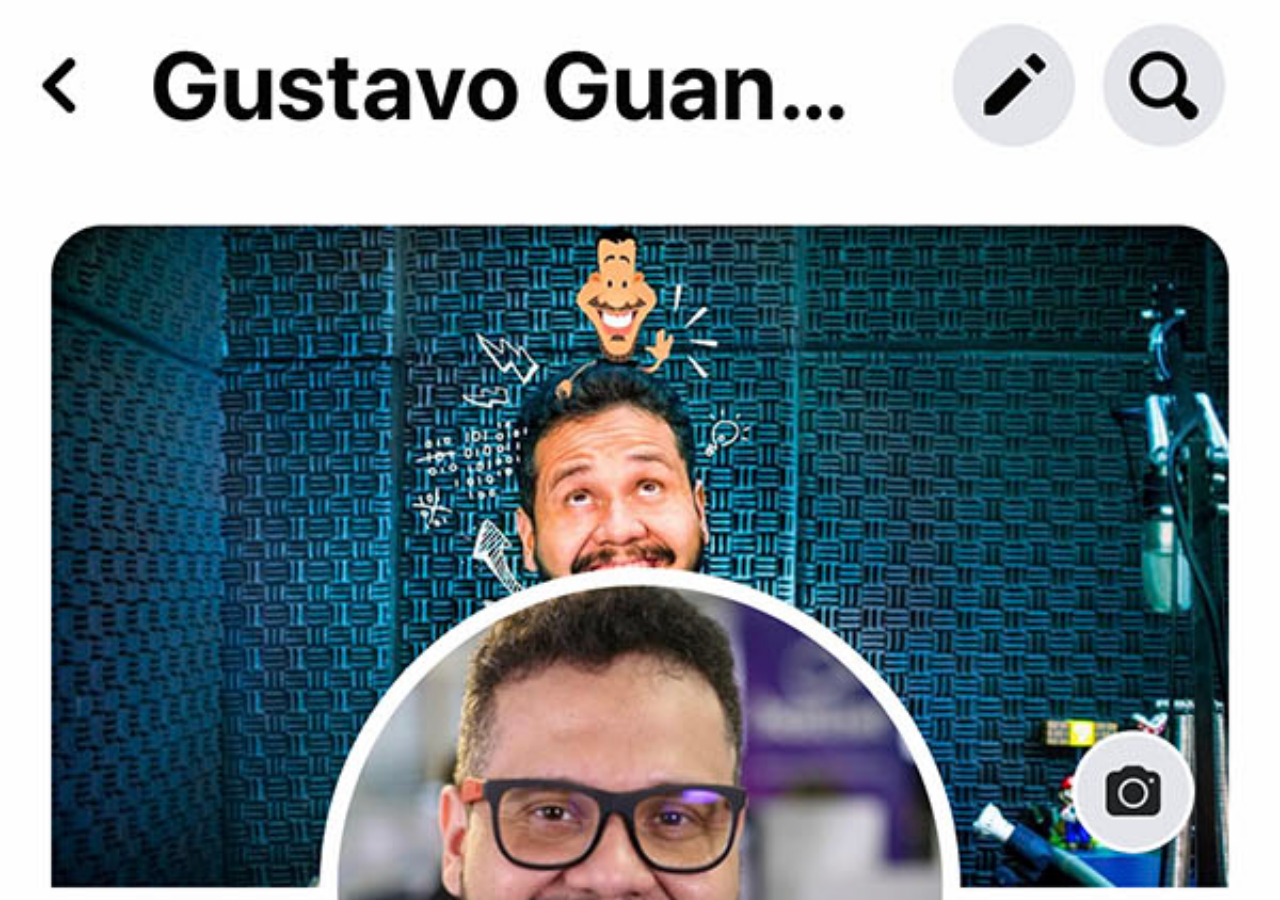
==== facebook.html @ bd9a16fb "adicionando" ====
<!DOCTYPE html>
<html lang="en">
<head>
    <meta charset="UTF-8">
    <meta name="viewport" content="width=device-width, initial-scale=1.0">
    <title>facebook</title>
    <style>

        *{
            margin:0px;
            padding: 0px;
        }

        body{

            width: 100vh;
            height: 100vh;
            background: black url('imagens/tela-facebook.jpg') no-repeat top center;
            background-size: cover;
        }
    </style>
</head>
<body>
    
</body>
</html>
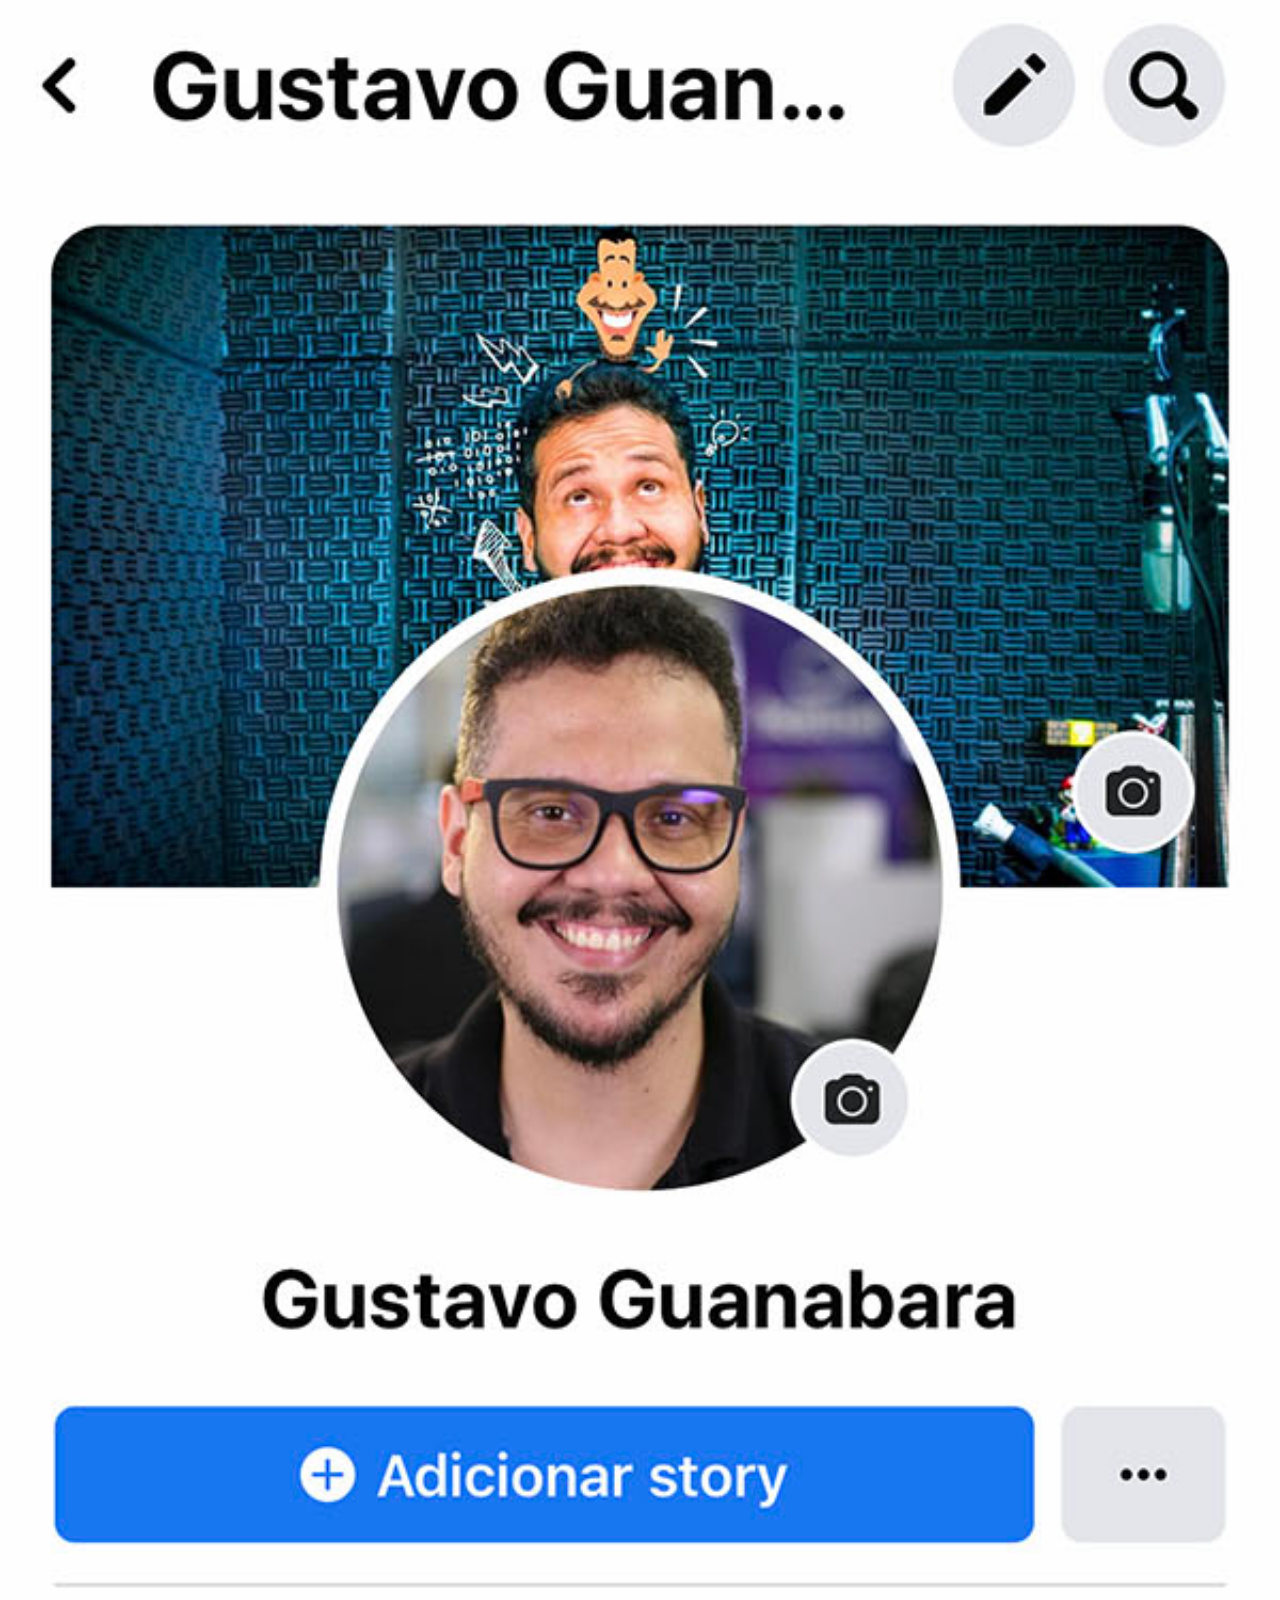
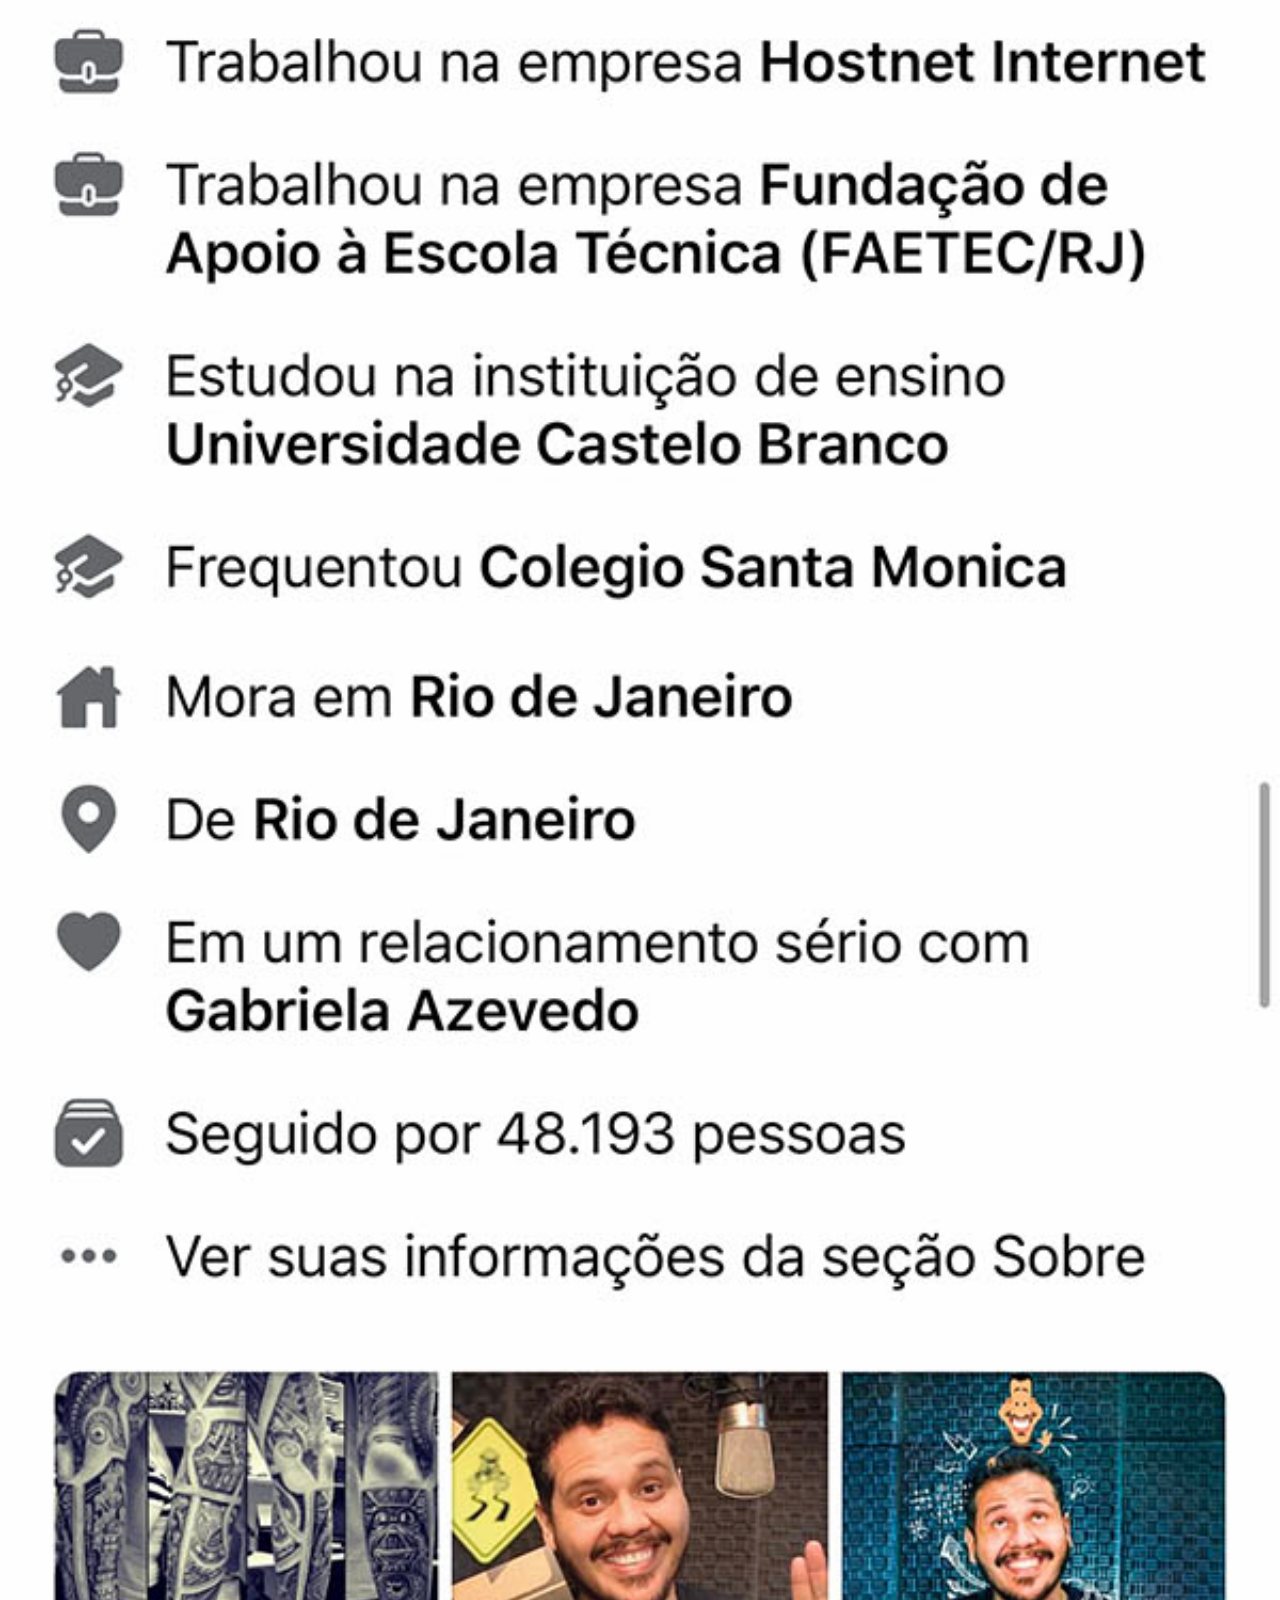
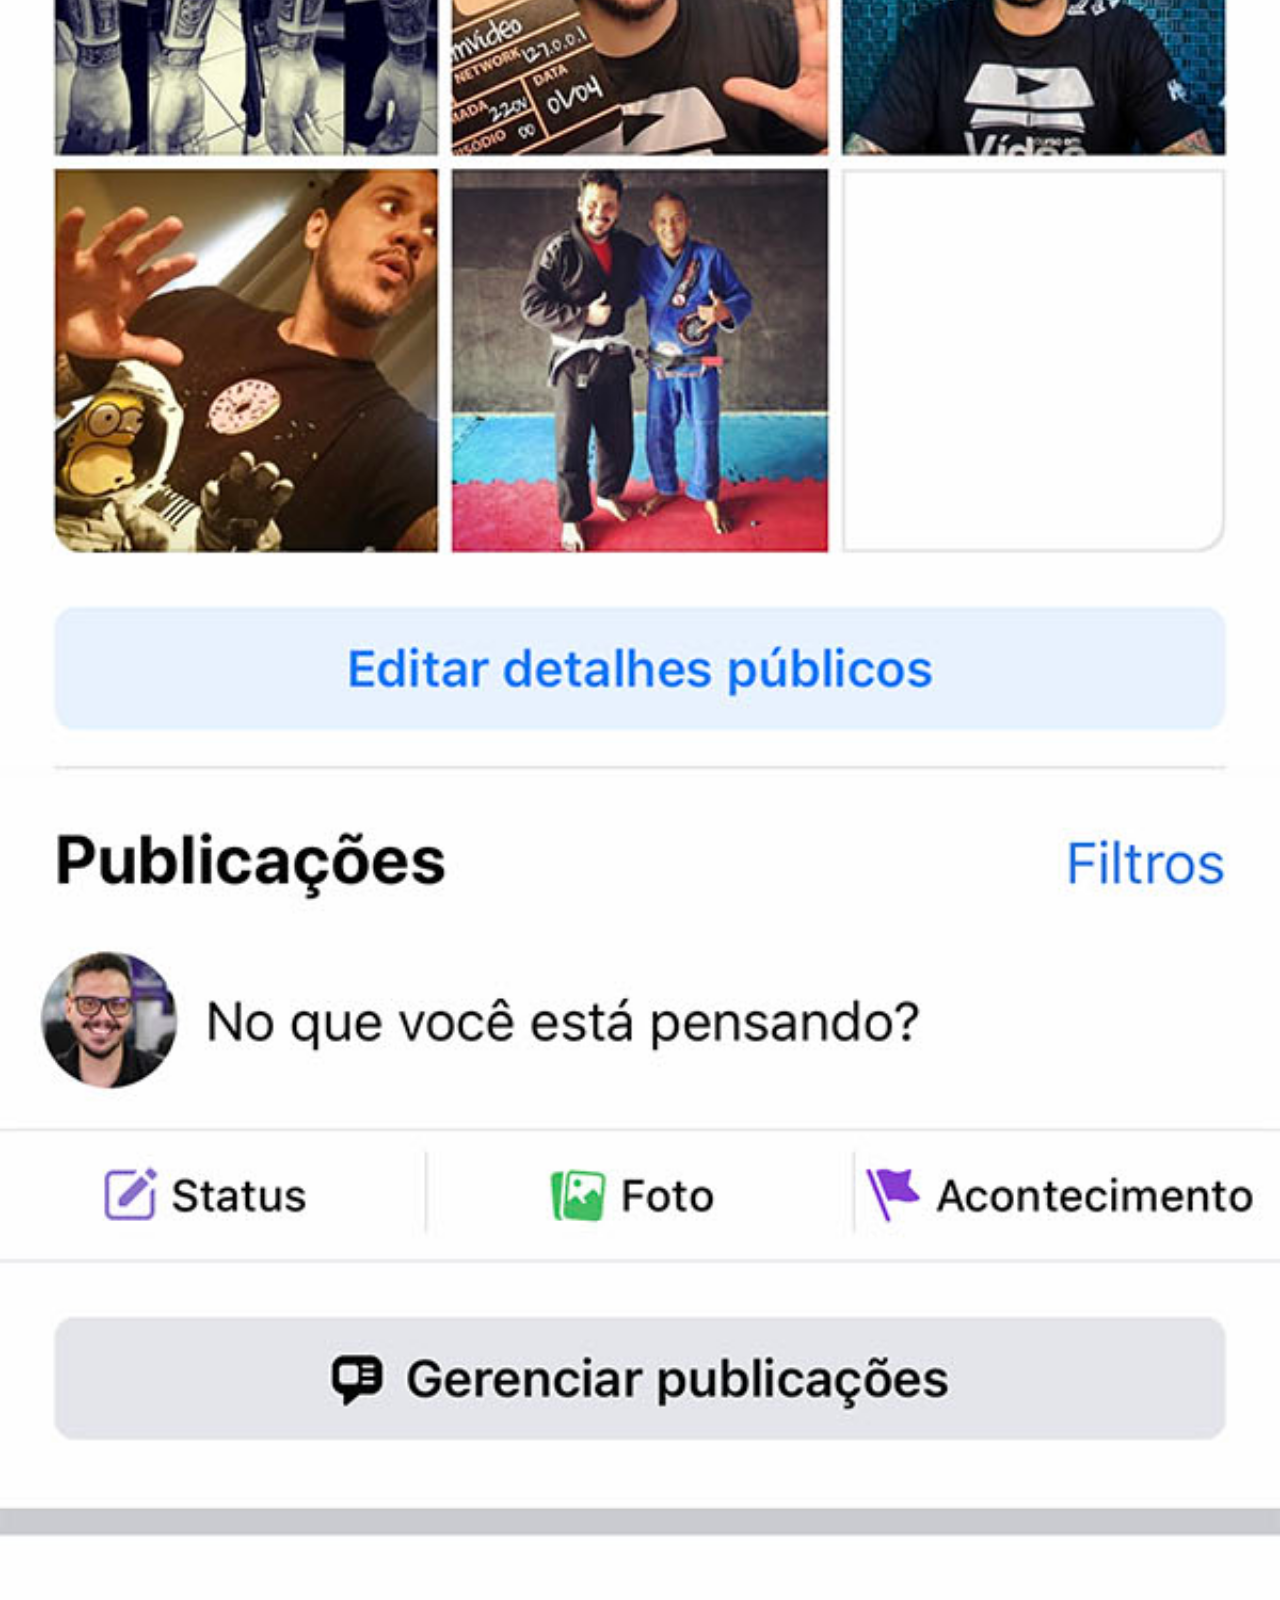
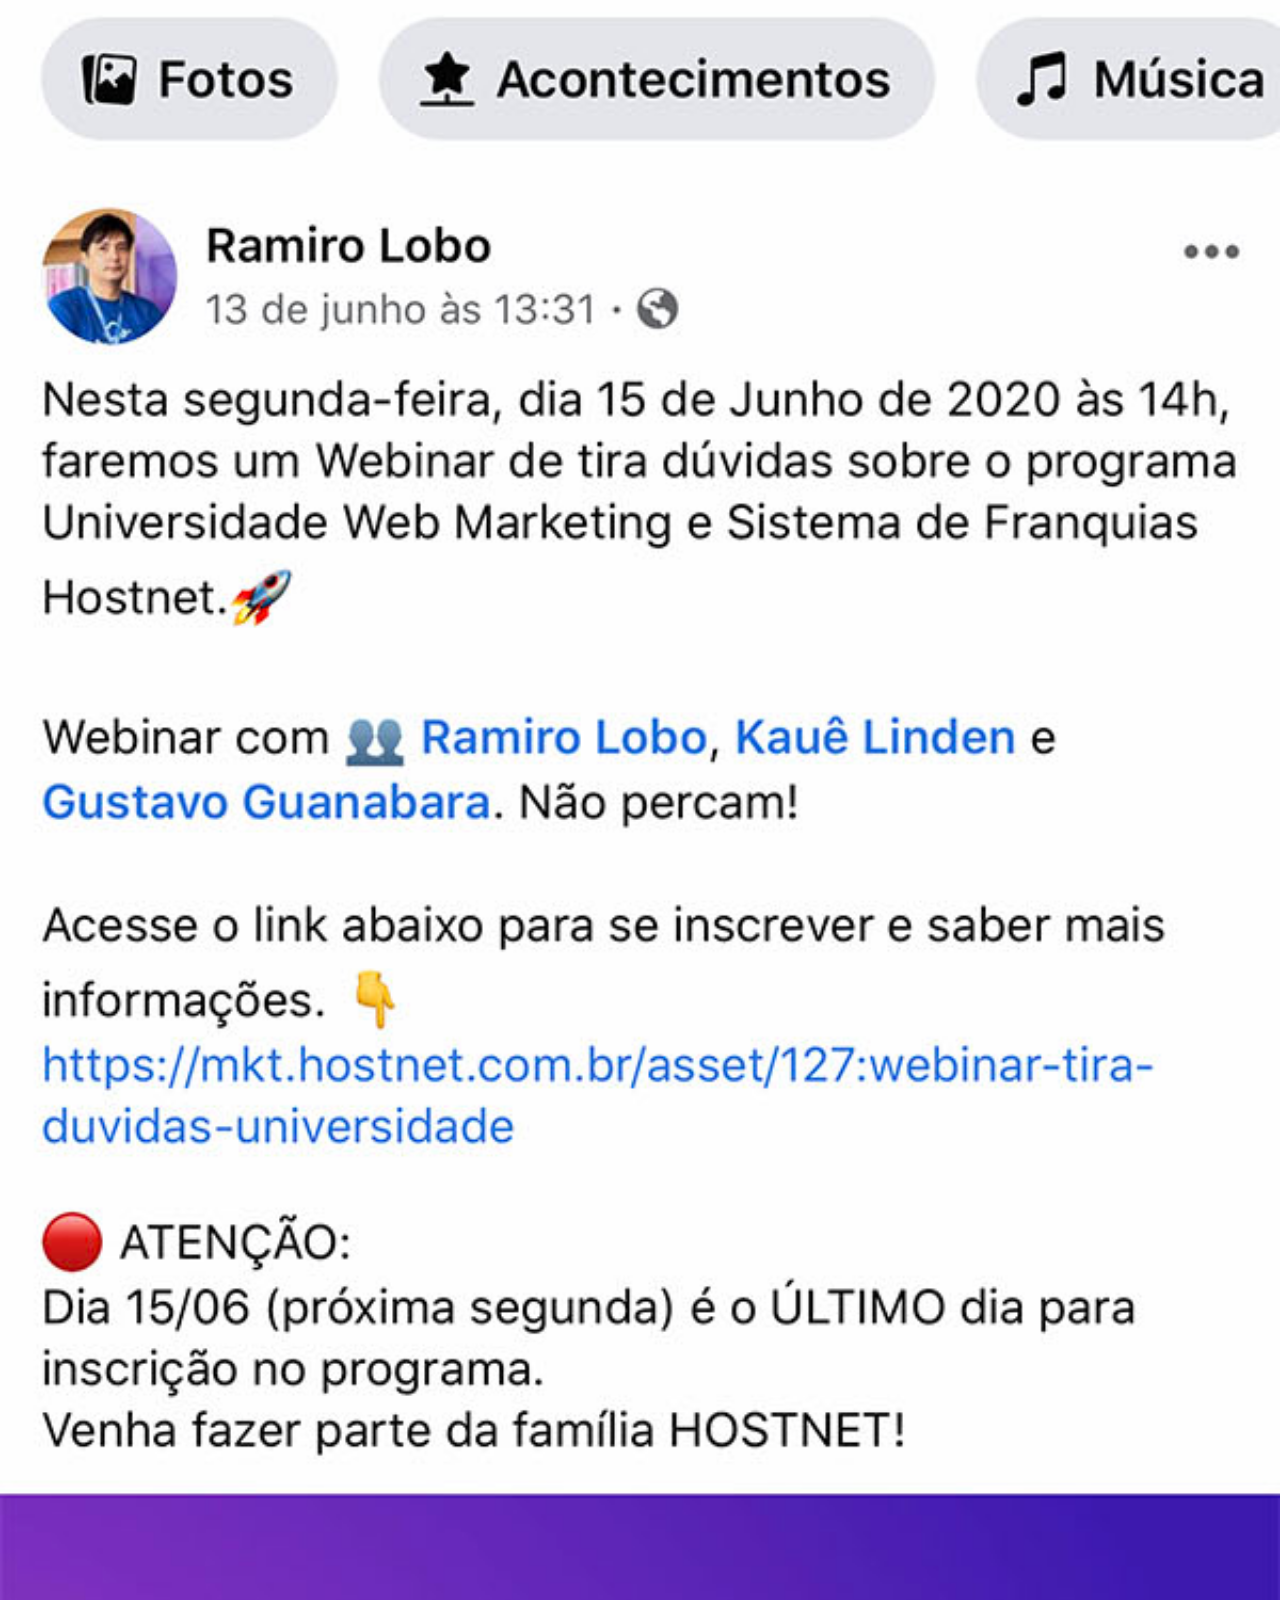
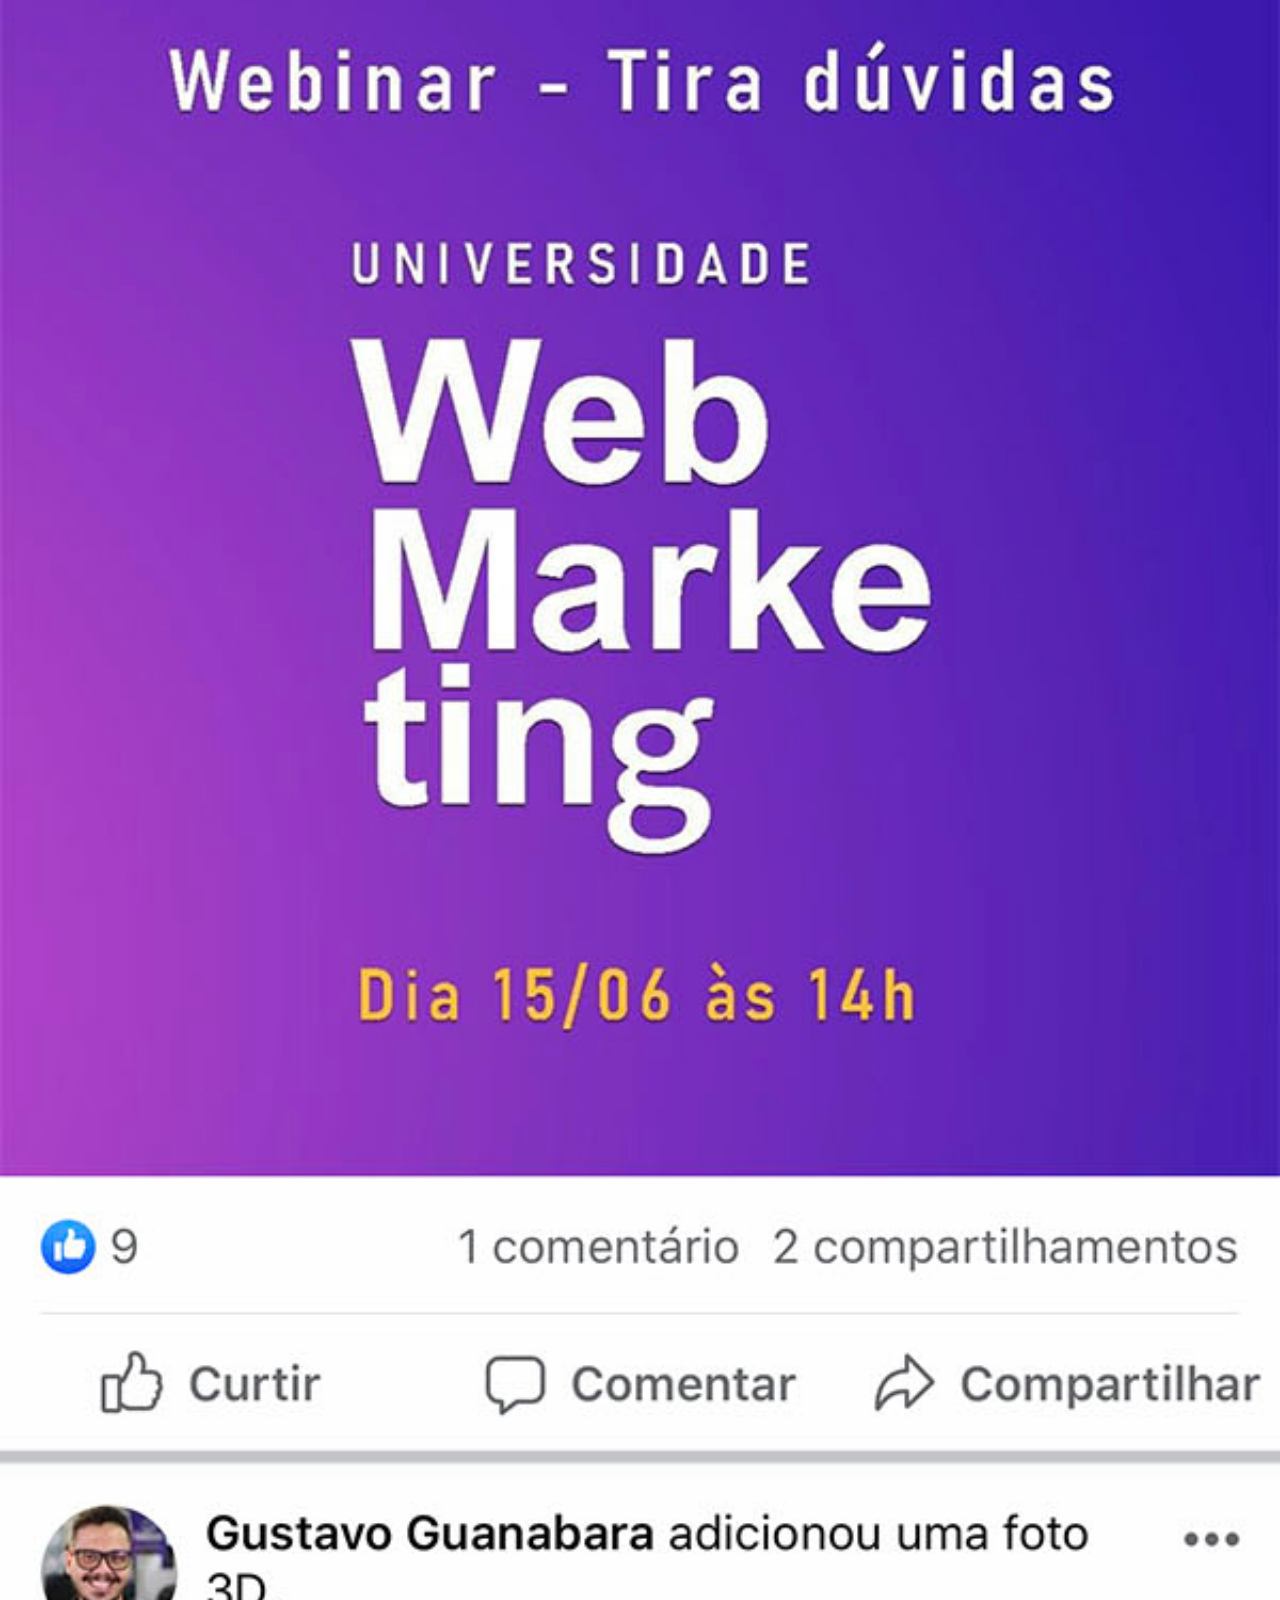
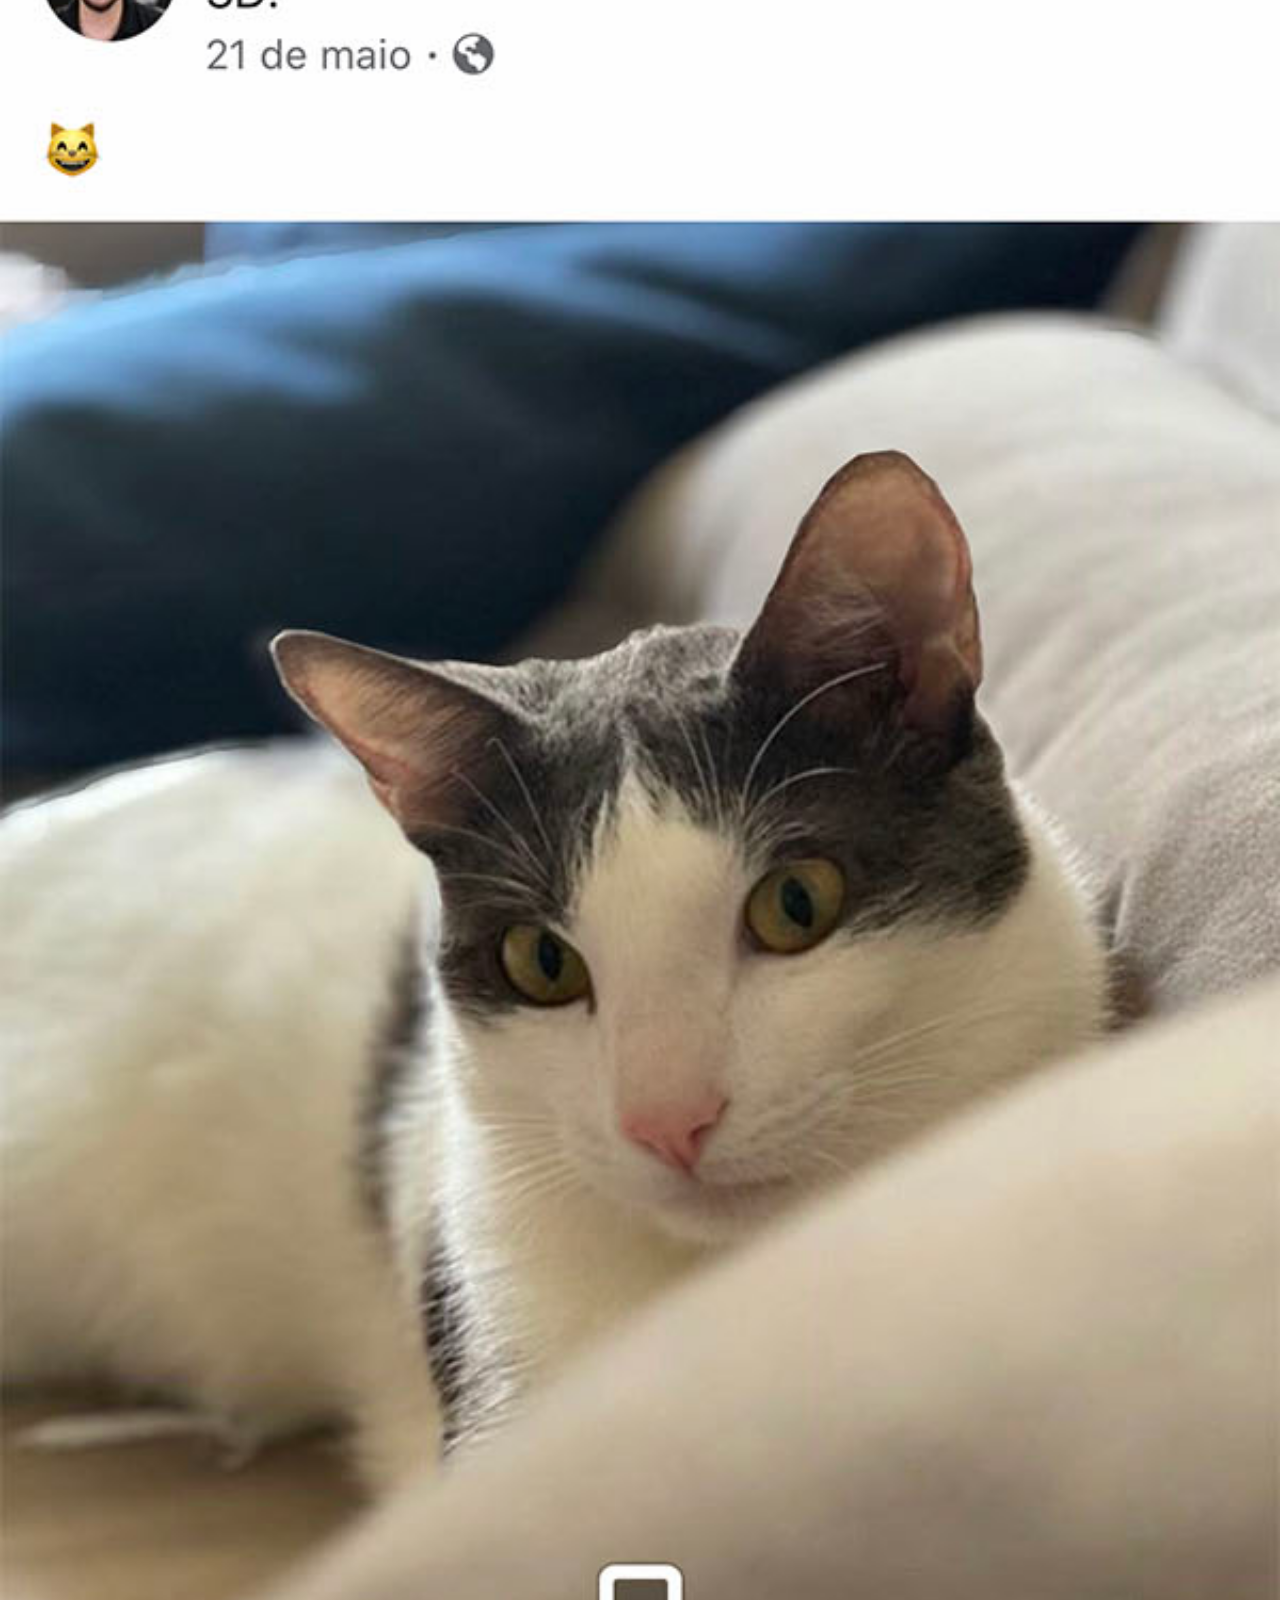
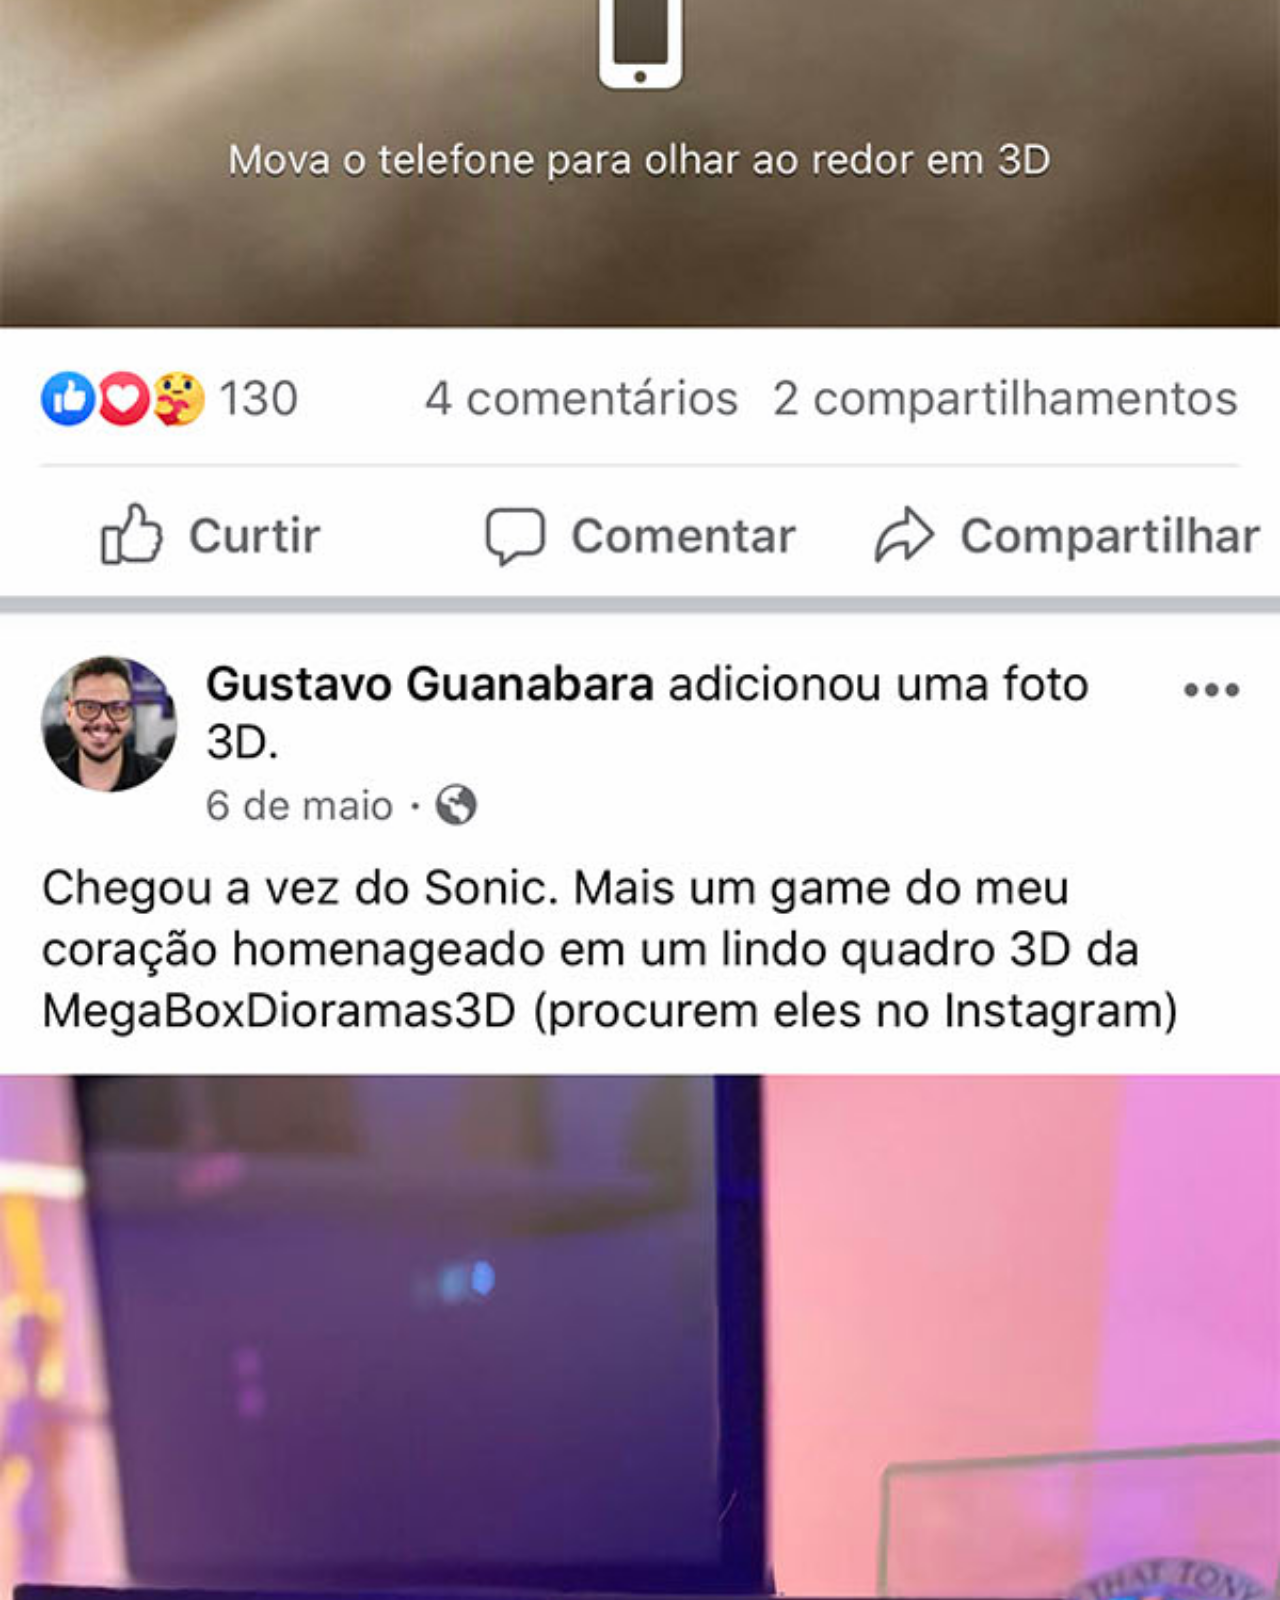
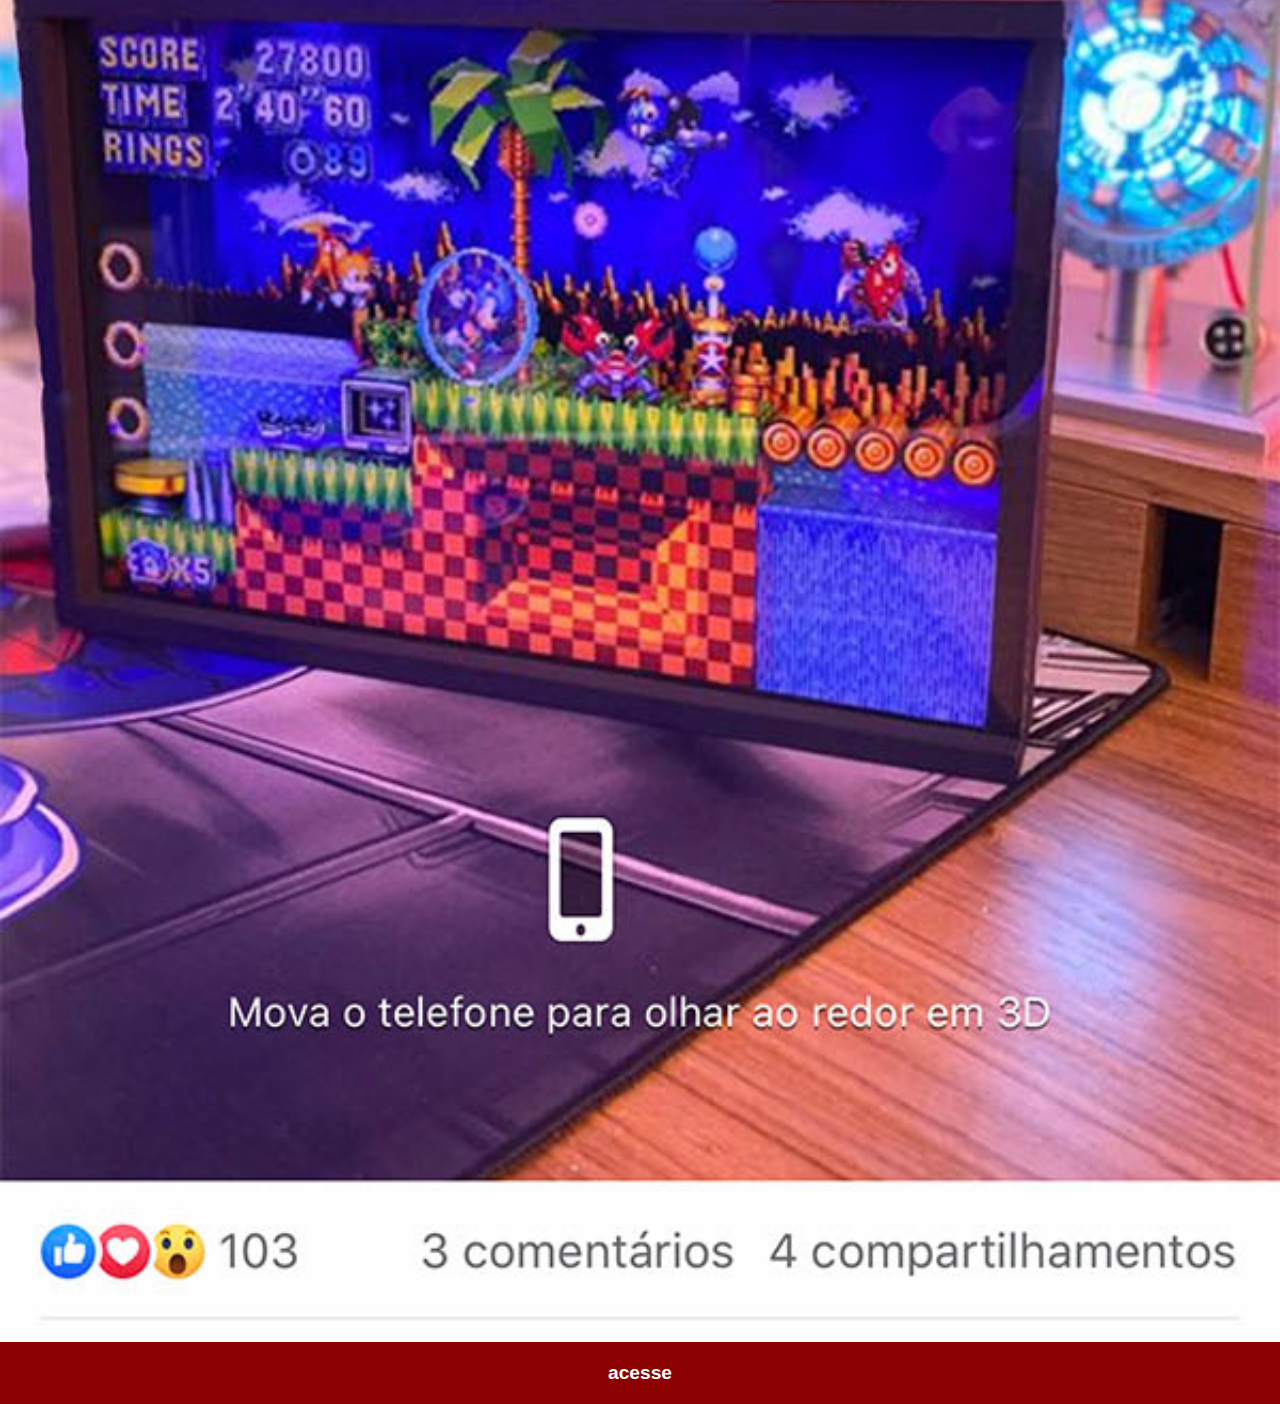
==== commit e7c3d9e4: "terminando o projeto" ====
--- a/facebook.html
+++ b/facebook.html
@@ -4,23 +4,10 @@
     <meta charset="UTF-8">
     <meta name="viewport" content="width=device-width, initial-scale=1.0">
     <title>facebook</title>
-    <style>
-
-        *{
-            margin:0px;
-            padding: 0px;
-        }
-
-        body{
-
-            width: 100vh;
-            height: 100vh;
-            background: black url('imagens/tela-facebook.jpg') no-repeat top center;
-            background-size: cover;
-        }
-    </style>
-</head>
+    <link rel="stylesheet" href="estilos/social.css">
+   </head>
 <body>
-    
+    <img src="imagens/tela-facebook.jpg" alt="">
+    <a href="#" target="_blank">acesse</a>
 </body>
 </html>--- a/estilos/social.css
+++ b/estilos/social.css
@@ -0,0 +1,26 @@
+@charset "UTF-8";
+
+*{
+    margin: 0px;
+    padding: 0px;
+    font-family: Arial, Helvetica, sans-serif;
+}
+
+::-webkit-scrollbar{
+    width: 0px;
+    height: 0px;
+}
+img{
+width: 100vw;
+}
+     
+a{
+    display: block;
+    background-color: darkred;
+    padding: 20px;
+    text-align: center;
+    font-weight: bolder;
+    text-decoration: none;
+    color: white;
+    font-size: 1.2em;
+}